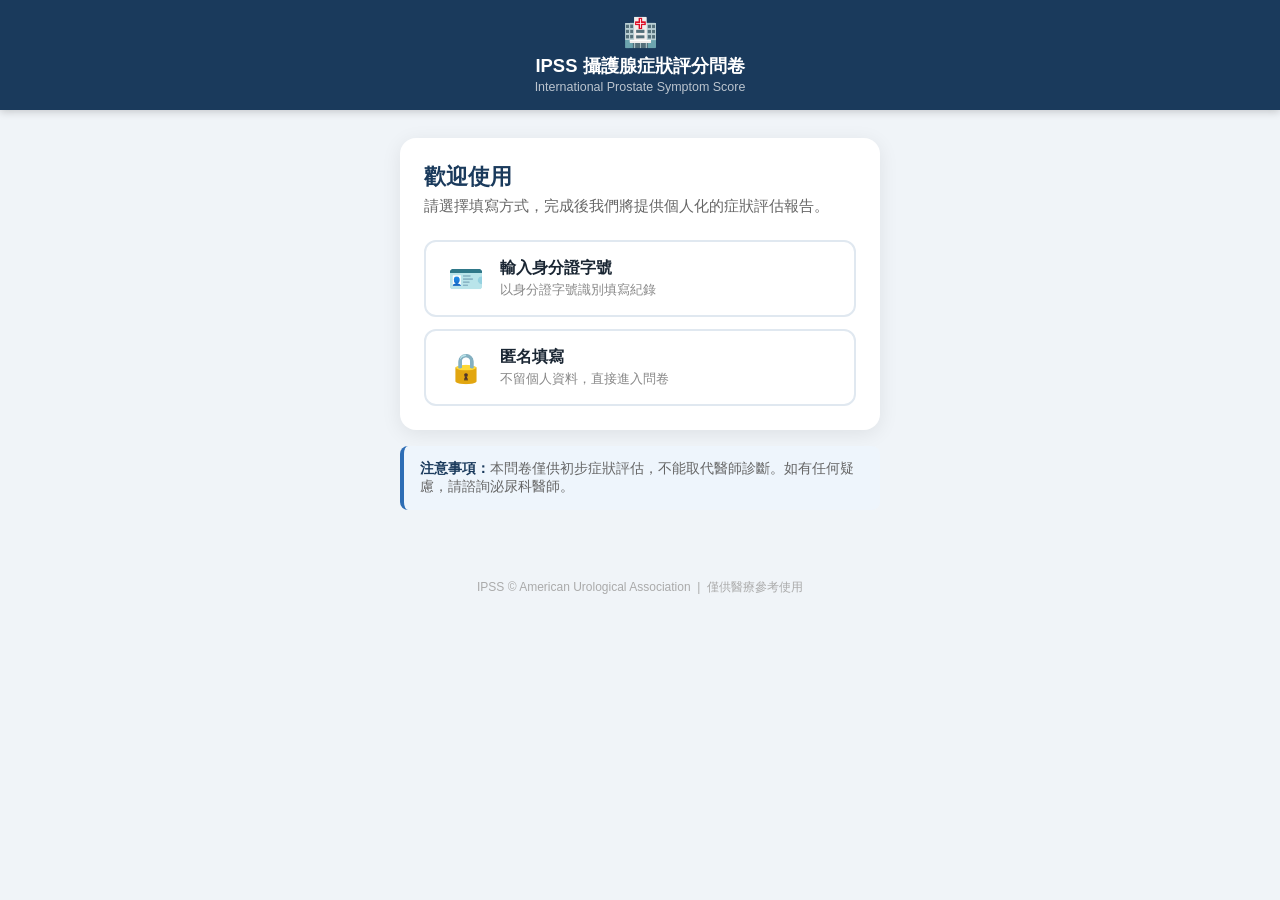
==== index.html @ 8ba3d5c3 "IPSS app initial release" ====
<!DOCTYPE html>
<html lang="zh-TW">
<head>
  <meta charset="UTF-8">
  <meta name="viewport" content="width=device-width, initial-scale=1.0">
  <title>IPSS 攝護腺症狀評分問卷</title>
  <link rel="stylesheet" href="style.css">
</head>
<body>

  <header class="app-header">
    <span class="logo-icon">🏥</span>
    <h1>IPSS 攝護腺症狀評分問卷</h1>
    <p>International Prostate Symptom Score</p>
  </header>

  <main class="container">

    <div class="card">
      <h2 class="welcome-title">歡迎使用</h2>
      <p class="welcome-subtitle">請選擇填寫方式，完成後我們將提供個人化的症狀評估報告。</p>

      <div class="identity-options">

        <button class="identity-btn" onclick="toggleInput('id-group', this)">
          <span class="btn-icon">🪪</span>
          <span>
            <span class="btn-label">輸入身分證字號</span>
            <span class="btn-desc">以身分證字號識別填寫紀錄</span>
          </span>
        </button>
        <div class="input-group" id="id-group">
          <label for="input-idno">請輸入身分證字號</label>
          <input type="text" id="input-idno" placeholder="例：A123456789" autocomplete="off" maxlength="10">
          <button class="btn-primary" onclick="startWithID()">開始填寫問卷</button>
        </div>

        <button class="identity-btn" onclick="startAnonymous()">
          <span class="btn-icon">🔒</span>
          <span>
            <span class="btn-label">匿名填寫</span>
            <span class="btn-desc">不留個人資料，直接進入問卷</span>
          </span>
        </button>

      </div>
      <p id="error-msg" class="error-msg"></p>
    </div>

    <div class="notice-box">
      <strong>注意事項：</strong>本問卷僅供初步症狀評估，不能取代醫師診斷。如有任何疑慮，請諮詢泌尿科醫師。
    </div>

  </main>

  <footer class="app-footer">
    IPSS © American Urological Association &nbsp;|&nbsp; 僅供醫療參考使用
  </footer>

  <script src="app.js"></script>
  <script>
    clearSession();
    let activeInput = null;

    function toggleInput(groupId, btn) {
      const group = document.getElementById(groupId);
      const allGroups = document.querySelectorAll('.input-group');
      const allBtns = document.querySelectorAll('.identity-btn');
      if (activeInput === groupId) {
        group.classList.remove('active');
        btn.style.borderColor = '';
        activeInput = null;
      } else {
        allGroups.forEach(g => g.classList.remove('active'));
        allBtns.forEach(b => { b.style.borderColor = ''; });
        group.classList.add('active');
        btn.style.borderColor = '#2d6db5';
        activeInput = groupId;
        setTimeout(() => group.querySelector('input').focus(), 80);
      }
      document.getElementById('error-msg').classList.remove('visible');
    }

    function showErr(msg) {
      const el = document.getElementById('error-msg');
      el.textContent = msg;
      el.classList.add('visible');
    }

    function startWithID() {
      const v = document.getElementById('input-idno').value.trim().toUpperCase();
      if (!v) { showErr('請輸入身分證字號後再繼續。'); return; }
      if (!/^[A-Z][12]\d{8}$/.test(v)) { showErr('身分證字號格式不正確，請重新輸入。'); return; }
      saveSession({ identity: { type: 'idno', value: v }, answers: [], startedAt: Date.now() });
      navigate('survey.html');
    }

    function startAnonymous() {
      saveSession({ identity: { type: 'anonymous', value: '匿名' }, answers: [], startedAt: Date.now() });
      navigate('survey.html');
    }

    document.getElementById('input-idno').addEventListener('keydown', e => { if (e.key === 'Enter') startWithID(); });
  </script>

</body>
</html>
---- style.css ----
/* ===== IPSS App - Shared Styles ===== */
* { box-sizing: border-box; margin: 0; padding: 0; }

body {
  font-family: -apple-system, 'PingFang TC', 'Microsoft JhengHei', sans-serif;
  background: #f0f4f8;
  min-height: 100vh;
  color: #1a2633;
  font-size: 17px;
}

/* ===== Header ===== */
.app-header {
  background: #1a3a5c;
  color: white;
  padding: 16px 20px;
  text-align: center;
  box-shadow: 0 2px 8px rgba(0,0,0,0.18);
}
.app-header .logo-icon { font-size: 28px; display: block; margin-bottom: 4px; }
.app-header h1 { font-size: 1.15rem; font-weight: 700; }
.app-header p { font-size: 0.78rem; opacity: 0.7; margin-top: 2px; }

/* ===== Container / Card ===== */
.container { max-width: 520px; margin: 0 auto; padding: 20px 16px 40px; }
.card {
  background: #fff;
  border-radius: 16px;
  padding: 24px;
  box-shadow: 0 4px 20px rgba(0,0,0,0.08);
  margin-bottom: 16px;
}

/* ===== Legacy header (index/result simple layout) ===== */
.header { text-align: center; margin-bottom: 24px; }
.header .logo { font-size: 48px; margin-bottom: 8px; }
.header h1 { font-size: 24px; color: #1a3a5c; font-weight: 700; }
.header .subtitle { font-size: 12px; color: #888; margin-top: 4px; }
.header .desc { font-size: 14px; color: #555; margin-top: 12px; }

/* ===== Identity Options ===== */
.id-options { display: flex; flex-direction: column; gap: 12px; margin-bottom: 20px; }
.id-option {
  display: flex; align-items: center; gap: 16px;
  padding: 16px 20px; border: 2px solid #e0e8f0; border-radius: 12px;
  cursor: pointer; transition: all 0.2s;
}
.id-option:hover { border-color: #2d6db5; background: #f0f6ff; }
.id-option.active { border-color: #2d6db5; background: #e8f2ff; }
.option-icon { font-size: 28px; }
.option-label { font-size: 17px; font-weight: 600; color: #1a3a5c; }

/* identity-options + identity-btn (enhanced index) */
.identity-options { display: flex; flex-direction: column; gap: 12px; }
.identity-btn {
  display: flex; align-items: center; gap: 14px;
  padding: 16px 20px; border: 2px solid #e0e8f0; border-radius: 12px;
  background: white; cursor: pointer; text-align: left;
  font-family: inherit; font-size: 1rem; color: #1a2633;
  transition: border-color 0.2s, background 0.2s;
}
.identity-btn:hover, .identity-btn:focus { border-color: #2d6db5; background: #f0f6ff; outline: none; }
.identity-btn .btn-icon { font-size: 1.8rem; flex-shrink: 0; width: 40px; text-align: center; }
.identity-btn .btn-label { font-weight: 600; display: block; }
.identity-btn .btn-desc { font-size: 0.82rem; color: #888; margin-top: 2px; display: block; }

/* ===== Input fields ===== */
.input-area { margin-top: 16px; }
.input-group { display: none; flex-direction: column; gap: 10px; margin-top: 12px; }
.input-group.active { display: flex; }
.input-group label { font-weight: 600; font-size: 0.95rem; color: #1a3a5c; }
.hidden { display: none !important; }
.text-input, .input-group input {
  width: 100%; padding: 14px 16px; font-size: 16px;
  border: 2px solid #e0e8f0; border-radius: 10px;
  margin-bottom: 4px; outline: none; font-family: inherit;
  transition: border-color 0.2s;
}
.text-input:focus, .input-group input:focus { border-color: #2d6db5; }

/* ===== Buttons ===== */
.btn-primary {
  width: 100%; padding: 16px; background: #2d6db5; color: #fff;
  font-size: 17px; font-weight: 700; border: none; border-radius: 10px;
  cursor: pointer; font-family: inherit; transition: background 0.2s;
}
.btn-primary:hover, .btn-primary:focus { background: #1a4e8a; outline: none; }
.btn-secondary {
  padding: 14px 24px; background: #f0f4f8; color: #444;
  font-size: 16px; font-weight: 600; border: 2px solid #e0e8f0;
  border-radius: 10px; cursor: pointer; font-family: inherit;
  transition: border-color 0.2s, background 0.2s;
}
.btn-secondary:hover, .btn-secondary:focus { border-color: #2d6db5; background: #e8f2ff; outline: none; }

/* ===== Progress bar ===== */
.progress-section { margin-bottom: 16px; }
.progress-header { display: flex; justify-content: space-between; align-items: center; margin-bottom: 8px; }
.progress-label { font-size: 0.88rem; color: #888; }
.progress-count { font-size: 0.95rem; font-weight: 700; color: #1a3a5c; }
.progress-bar-track { background: #e0e8f0; border-radius: 99px; height: 9px; overflow: hidden; }
.progress-bar-fill {
  background: linear-gradient(90deg, #2d6db5, #5dade2);
  height: 100%; border-radius: 99px; transition: width 0.4s ease;
}
/* legacy progress */
.progress-bar-wrap { height: 8px; background: #e0e8f0; border-radius: 4px; margin: 16px 0 8px; }
.progress-bar { height: 100%; background: #2d6db5; border-radius: 4px; transition: width 0.3s; }
.progress-text { font-size: 13px; color: #888; text-align: center; }

/* ===== Survey question card ===== */
.question-card { padding: 24px; }
.question-number { font-size: 0.82rem; font-weight: 700; color: #2d6db5; text-transform: uppercase; letter-spacing: 0.08em; margin-bottom: 10px; }
.question-text { font-size: 1.1rem; font-weight: 600; color: #1a3a5c; line-height: 1.55; margin-bottom: 22px; }
.q-number { font-size: 13px; color: #2d6db5; font-weight: 700; margin-bottom: 12px; }
.q-text { font-size: 18px; color: #1a3a5c; font-weight: 600; line-height: 1.6; margin-bottom: 24px; }

/* ===== Option buttons ===== */
.options-list, .options { display: flex; flex-direction: column; gap: 10px; margin-bottom: 8px; }
.option-btn {
  display: flex; align-items: center; gap: 14px;
  padding: 14px 16px; border: 2px solid #e0e8f0; border-radius: 10px;
  background: #fff; cursor: pointer; text-align: left;
  font-family: inherit; font-size: 1rem; color: #1a2633;
  transition: border-color 0.15s, background 0.15s;
  width: 100%;
}
.option-btn:hover, .option-btn:focus { border-color: #2d6db5; background: #f0f6ff; outline: none; }
.option-btn.selected { border-color: #2d6db5; background: #ddeaf8; }
.option-score, .opt-score {
  min-width: 32px; height: 32px; background: #e0e8f0; border-radius: 50%;
  display: flex; align-items: center; justify-content: center;
  font-weight: 700; color: #2d6db5; font-size: 15px; flex-shrink: 0;
  transition: background 0.15s;
}
.option-btn.selected .option-score,
.option-btn.selected .opt-score { background: #2d6db5; color: #fff; }
.option-text, .opt-label { font-size: 1rem; color: #333; line-height: 1.4; }

/* ===== Survey navigation ===== */
.survey-nav { display: flex; gap: 12px; }
.survey-nav .btn-secondary { flex: 1; }
.survey-nav .btn-next { flex: 2; }
.nav-btns { display: flex; gap: 12px; }
.nav-btns .btn-primary { flex: 1; }

/* ===== Error message ===== */
.error-msg { color: #b03030; font-size: 0.9rem; margin-top: 10px; display: none; font-weight: 500; }
.error-msg.visible { display: block; }

/* ===== Patient info bar ===== */
.patient-info-bar {
  background: #1a3a5c; color: white; border-radius: 12px;
  padding: 12px 18px; font-size: 0.88rem; margin-bottom: 16px;
  display: flex; align-items: center; gap: 10px;
}
.patient-info-bar .info-icon { font-size: 1.2rem; }

/* ===== Result page ===== */
.score-display { text-align: center; margin: 16px 0 20px; }
.score-circle {
  width: 120px; height: 120px; border-radius: 50%; border: 6px solid #2d6db5;
  display: flex; flex-direction: column; align-items: center; justify-content: center;
  margin: 0 auto;
}
.score-num { font-size: 42px; font-weight: 800; color: #2d6db5; line-height: 1; }
.score-label { font-size: 13px; color: #888; margin-top: 2px; }
.severity-badge {
  display: block; text-align: center; width: fit-content;
  margin: 0 auto 12px;
  padding: 6px 24px; border-radius: 20px;
  color: #fff; font-size: 16px; font-weight: 700;
}
.severity-desc { font-size: 15px; color: #444; text-align: center; margin-bottom: 20px; line-height: 1.6; }
.treatment-section { margin-top: 4px; }
.treatment-section h3 { font-size: 16px; color: #1a3a5c; font-weight: 700; margin-bottom: 12px; }
.treatment-section ul { list-style: none; display: flex; flex-direction: column; gap: 10px; }
.treatment-section li { font-size: 15px; color: #333; line-height: 1.5; padding: 12px 14px; background: #f7faff; border-radius: 8px; }
.result-footer { margin-top: 24px; text-align: center; }
.result-footer p { font-size: 13px; color: #888; margin-bottom: 16px; }

/* ===== Notice / welcome ===== */
.welcome-title { font-size: 1.35rem; font-weight: 700; color: #1a3a5c; margin-bottom: 6px; }
.welcome-subtitle { color: #666; font-size: 0.92rem; margin-bottom: 24px; }
.notice-box {
  background: #eef5fc; border-left: 4px solid #2d6db5;
  border-radius: 8px; padding: 14px 16px;
  font-size: 0.85rem; color: #666; margin-top: 4px;
}
.notice-box strong { color: #1a3a5c; }

/* ===== Footer ===== */
.app-footer { text-align: center; color: #aaa; font-size: 0.75rem; padding: 20px 16px; line-height: 1.6; }

/* ===== Touch optimization ===== */
.option-btn, .identity-btn, .btn-primary, .btn-secondary {
  touch-action: manipulation;
  -webkit-tap-highlight-color: transparent;
}
.option-btn { min-height: 54px; }
.identity-btn { min-height: 60px; }
.btn-primary { min-height: 52px; }
.btn-secondary { min-height: 52px; }

/* ===== Responsive ===== */
@media (min-width: 480px) {
  body { font-size: 18px; }
  .container { padding: 28px 20px 48px; }
  .question-text, .q-text { font-size: 1.15rem; }
}

@media (max-width: 400px) {
  .option-btn { padding: 16px 14px; font-size: 0.95rem; }
  .identity-btn { padding: 18px 14px; }
  .survey-nav { gap: 8px; }
  .survey-nav .btn-secondary, .survey-nav .btn-next { padding: 16px 10px; font-size: 15px; }
}
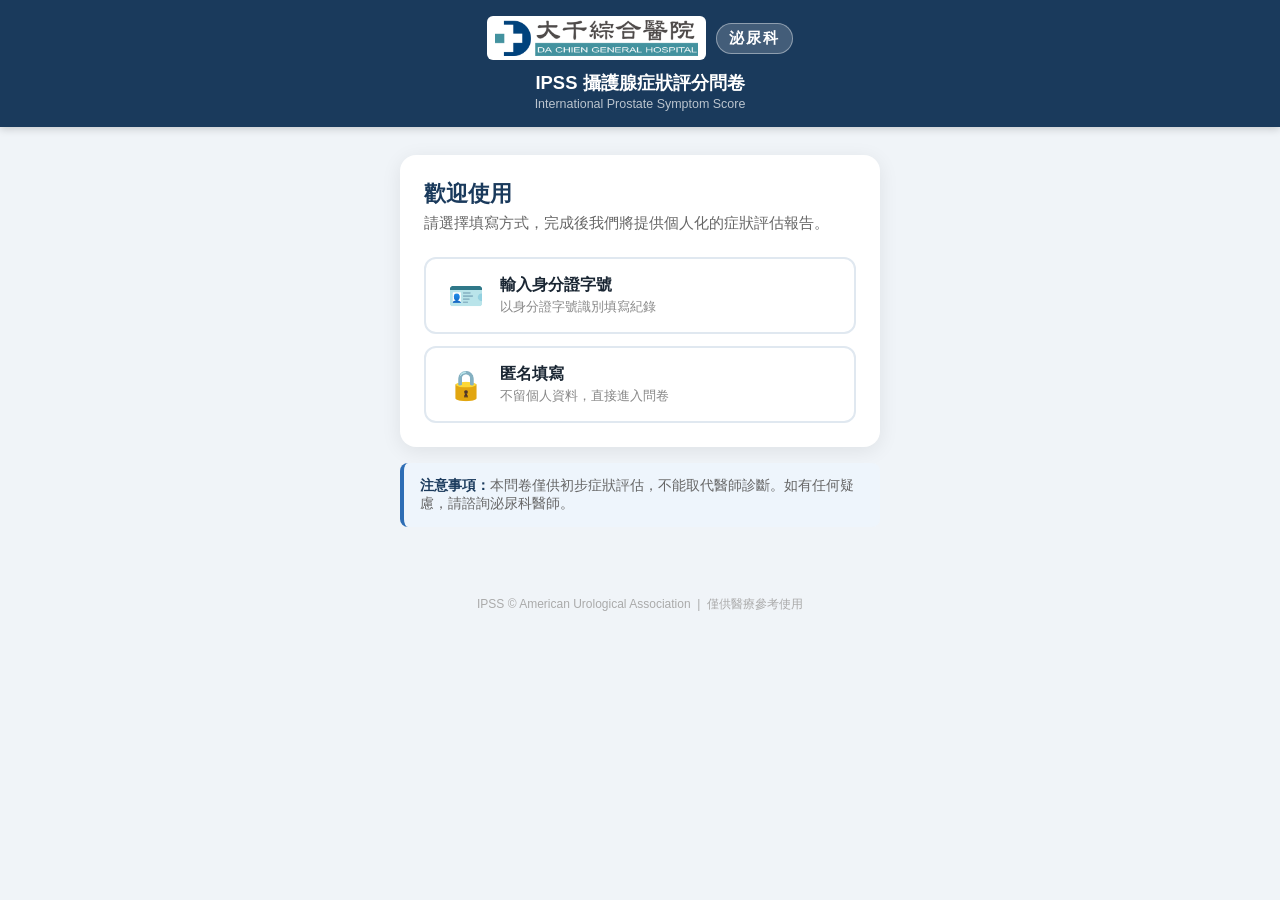
==== commit f73c9cc5: "封面加入大千綜合醫院 logo 與泌尿科標籤" ====
--- a/index.html
+++ b/index.html
@@ -9,7 +9,10 @@
 <body>
 
   <header class="app-header">
-    <span class="logo-icon">🏥</span>
+    <div class="hospital-brand">
+      <img src="logo.png" alt="大千綜合醫院" class="hospital-logo">
+      <span class="dept-tag">泌尿科</span>
+    </div>
     <h1>IPSS 攝護腺症狀評分問卷</h1>
     <p>International Prostate Symptom Score</p>
   </header>
--- a/style.css
+++ b/style.css
@@ -20,6 +20,30 @@
 .app-header .logo-icon { font-size: 28px; display: block; margin-bottom: 4px; }
 .app-header h1 { font-size: 1.15rem; font-weight: 700; }
 .app-header p { font-size: 0.78rem; opacity: 0.7; margin-top: 2px; }
+.hospital-brand {
+  display: flex;
+  align-items: center;
+  justify-content: center;
+  gap: 10px;
+  margin-bottom: 10px;
+}
+.hospital-logo {
+  height: 44px;
+  width: auto;
+  background: white;
+  border-radius: 6px;
+  padding: 4px 8px;
+}
+.dept-tag {
+  background: rgba(255,255,255,0.18);
+  border: 1px solid rgba(255,255,255,0.4);
+  color: white;
+  font-size: 0.95rem;
+  font-weight: 600;
+  padding: 4px 12px;
+  border-radius: 20px;
+  letter-spacing: 2px;
+}
 
 /* ===== Container / Card ===== */
 .container { max-width: 520px; margin: 0 auto; padding: 20px 16px 40px; }
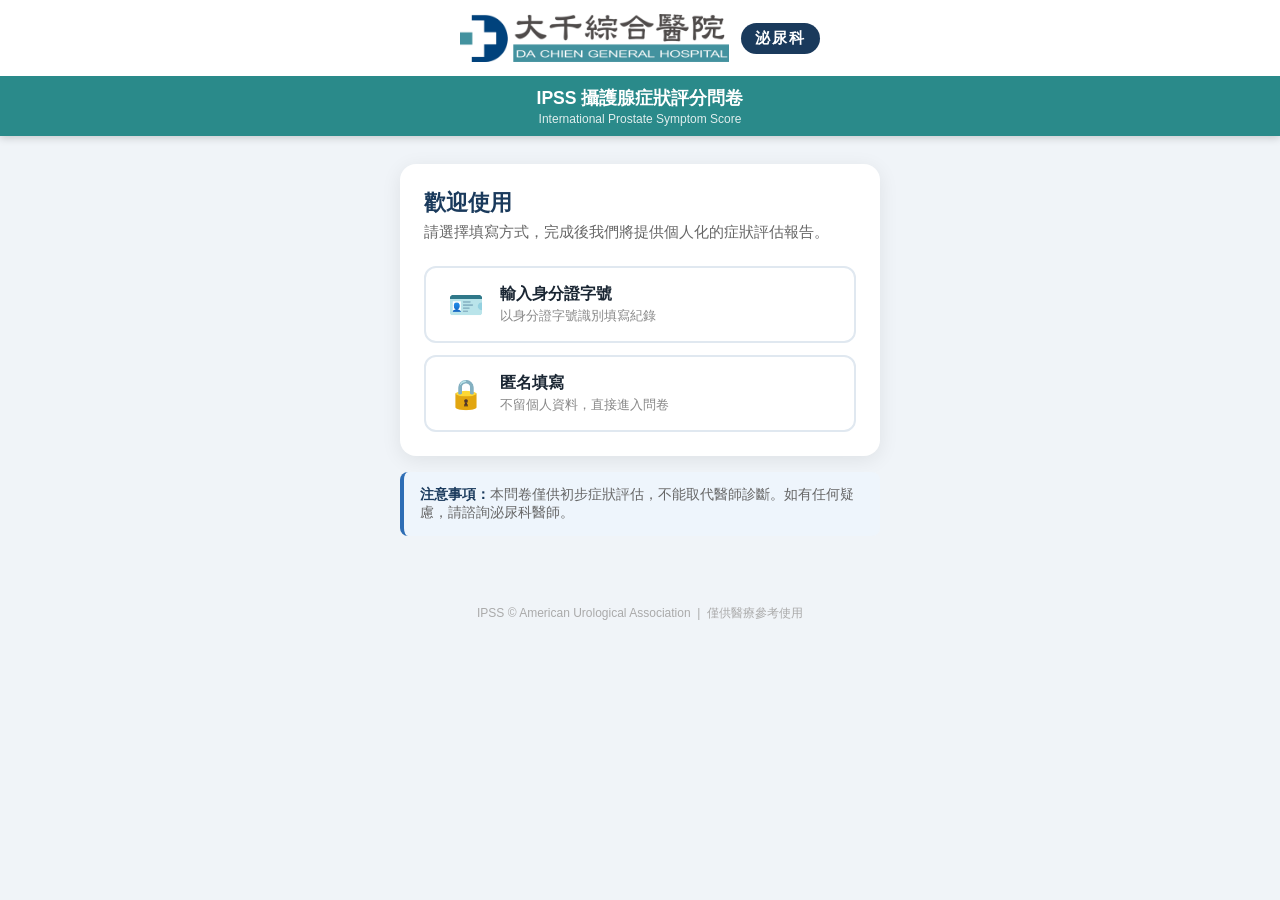
==== commit 67867486: "所有頁面統一套用大千醫院 logo header" ====
--- a/index.html
+++ b/index.html
@@ -13,8 +13,10 @@
       <img src="logo.png" alt="大千綜合醫院" class="hospital-logo">
       <span class="dept-tag">泌尿科</span>
     </div>
-    <h1>IPSS 攝護腺症狀評分問卷</h1>
-    <p>International Prostate Symptom Score</p>
+    <div class="header-title-bar">
+      <h1>IPSS 攝護腺症狀評分問卷</h1>
+      <p>International Prostate Symptom Score</p>
+    </div>
   </header>
 
   <main class="container">
--- a/style.css
+++ b/style.css
@@ -11,39 +11,38 @@
 
 /* ===== Header ===== */
 .app-header {
-  background: #1a3a5c;
-  color: white;
-  padding: 16px 20px;
   text-align: center;
   box-shadow: 0 2px 8px rgba(0,0,0,0.18);
 }
 .app-header .logo-icon { font-size: 28px; display: block; margin-bottom: 4px; }
-.app-header h1 { font-size: 1.15rem; font-weight: 700; }
-.app-header p { font-size: 0.78rem; opacity: 0.7; margin-top: 2px; }
 .hospital-brand {
   display: flex;
   align-items: center;
   justify-content: center;
-  gap: 10px;
-  margin-bottom: 10px;
+  gap: 12px;
+  background: #ffffff;
+  padding: 14px 20px;
 }
 .hospital-logo {
-  height: 44px;
+  height: 48px;
   width: auto;
-  background: white;
-  border-radius: 6px;
-  padding: 4px 8px;
 }
 .dept-tag {
-  background: rgba(255,255,255,0.18);
-  border: 1px solid rgba(255,255,255,0.4);
+  background: #1a3a5c;
   color: white;
   font-size: 0.95rem;
   font-weight: 600;
-  padding: 4px 12px;
+  padding: 5px 14px;
   border-radius: 20px;
   letter-spacing: 2px;
 }
+.header-title-bar {
+  background: #2a8a8a;
+  color: white;
+  padding: 10px 20px;
+}
+.header-title-bar h1 { font-size: 1.1rem; font-weight: 700; margin: 0; }
+.header-title-bar p { font-size: 0.75rem; opacity: 0.85; margin-top: 2px; }
 
 /* ===== Container / Card ===== */
 .container { max-width: 520px; margin: 0 auto; padding: 20px 16px 40px; }
